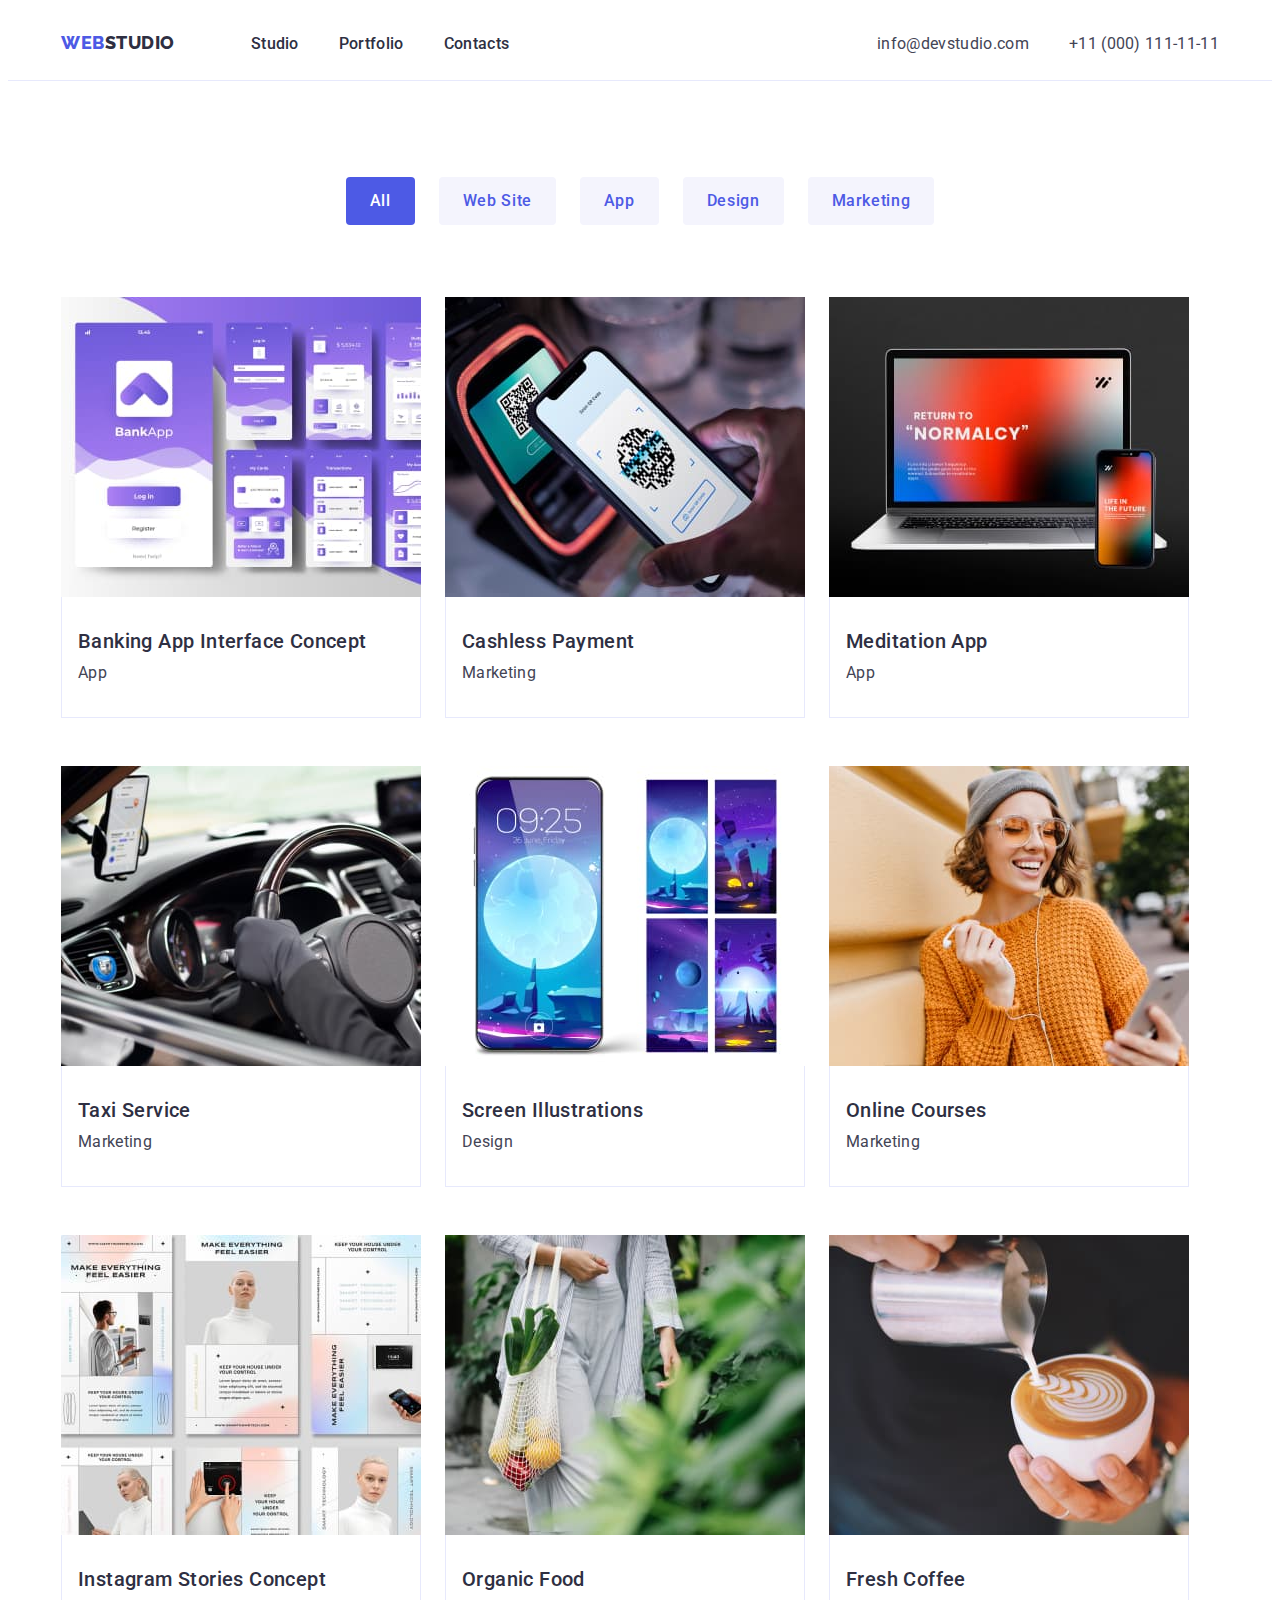
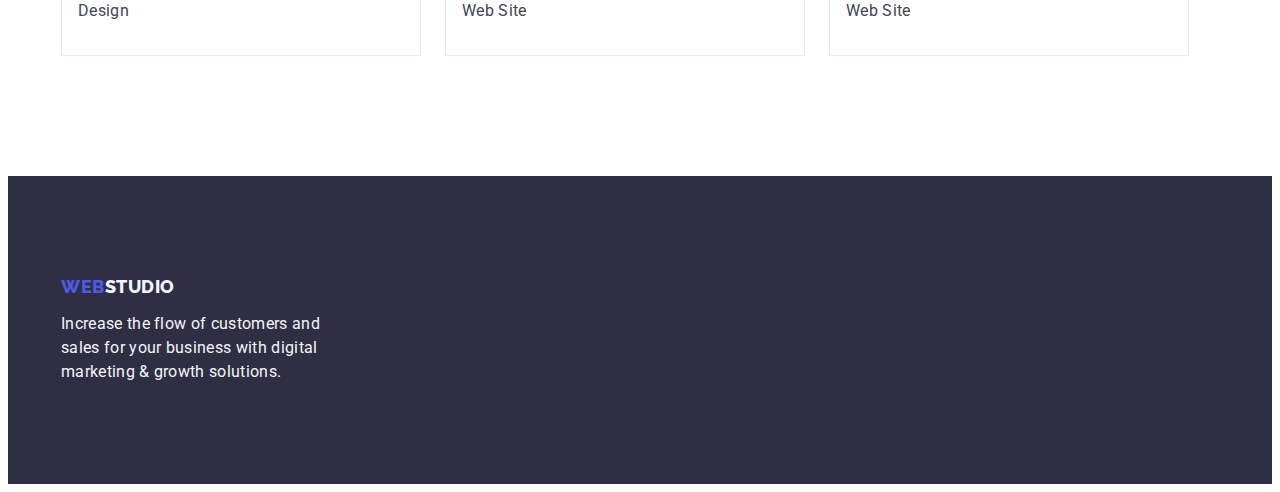
==== portfolio.html @ 88c26387 "Initial commit" ====
<!DOCTYPE html>
<html lang="en">
  <head>
    <meta charset="UTF-8" />
    <meta http-equiv="X-UA-Compatible" content="IE=edge" />
    <meta name="viewport" content="width=device-width, initial-scale=1.0" />
    <title>Web Studio</title>
    <link rel="preconnect" href="https://fonts.googleapis.com" />
    <link rel="preconnect" href="https://fonts.gstatic.com" crossorigin />
    <link
      href="https://fonts.googleapis.com/css2?family=Raleway:wght@800&family=Roboto:wght@400;500;700&display=swap"
      rel="stylesheet"
    />
    <link
      rel="stylesheet"
      href="https://cdnjs.cloudflare.com/ajax/libs/modern-normalize/1.1.0/modern-normalize.min.css"
      integrity="sha512-wpPYUAdjBVSE4KJnH1VR1HeZfpl1ub8YT/NKx4PuQ5NmX2tKuGu6U/JRp5y+Y8XG2tV+wKQpNHVUX03MfMFn9Q=="
      crossorigin="anonymous"
      referrerpolicy="no-referrer"
    />
    <link rel="stylesheet" href="./css/styles.css" />
  </head>
  <body>
    <!--Site header-->
    <header class="header">
      <div class="container main-cont">
        <nav class="header-navigation">
          <a href="./index.html" class="header-logo link">
            Web<span class="nav-logo">Studio</span>
          </a>
          <ul class="header-list list">
            <li class="header-item">
              <a href="./index.html" class="header-link link">Studio</a>
            </li>
            <li class="header-item">
              <a href="./portfolio.html" class="header-link link">Portfolio</a>
            </li>
            <li class="header-item">
              <a href="" class="header-link link">Contacts</a>
            </li>
          </ul>
        </nav>
        <address class="header-contacts">
          <ul class="site-nav list">
            <li class="header-item">
              <a href="mailto:info@devstudio.com" class="contacts link"
                >info@devstudio.com</a
              >
            </li>
            <li class="header-item">
              <a href="tel:+11(000)1111111" class="contacts link"
                >+11 (000) 111-11-11</a
              >
            </li>
          </ul>
        </address>
      </div>
    </header>

    <main>
      <!-- Filter -->
      <section class="filter-section">
        <div class="container">
          <h1 class="visually-hidden">Filter</h1>
          <ul class="filter-list list">
            <li class="filter-item">
              <button class="portfolio-btn primary-btn" type="button">
                All
              </button>
            </li>
            <li class="filter-item">
              <button class="filter-btn primary-btn" type="button">
                Web Site
              </button>
            </li>
            <li class="filter-item">
              <button class="filter-btn primary-btn" type="button">App</button>
            </li>
            <li class="filter-item">
              <button class="filter-btn primary-btn" type="button">
                Design
              </button>
            </li>
            <li class="filter-item">
              <button class="filter-btn primary-btn" type="button">
                Marketing
              </button>
            </li>
          </ul>

          <ul class="portfolio-list list">
            <li class="portfolio-item list">
              <a href="" class="link">
                <img
                  src="./images/filter-1.jpg"
                  alt="Banking App Interface Concept"
                  width="360"
                  height="300"
                  class="img"
                />
                <div class="card-text border">
                  <h2 class="portfolio-title">Banking App Interface Concept</h2>
                  <p class="portfolio-text">App</p>
                </div>
              </a>
            </li>
            <li class="portfolio-item list">
              <a href="" class="link">
                <img
                  src="./images/filter-2.jpg"
                  alt="Cashless Payment"
                  width="360"
                  height="300"
                  class="img"
                />
                <div class="card-text border">
                  <h2 class="portfolio-title">Cashless Payment</h2>
                  <p class="portfolio-text">Marketing</p>
                </div>
              </a>
            </li>
            <li class="portfolio-item list">
              <a href="" class="link">
                <img
                  src="./images/filter-3.jpg"
                  alt="Meditation App"
                  width="360"
                  height="300"
                  class="img"
                />
                <div class="card-text border">
                  <h2 class="portfolio-title">Meditation App</h2>
                  <p class="portfolio-text">App</p>
                </div>
              </a>
            </li>
            <li class="portfolio-item list">
              <a href="" class="link">
                <img
                  src="./images/filter-4.jpg"
                  alt="Taxi Service"
                  width="360"
                  height="300"
                  class="img"
                />
                <div class="card-text border">
                  <h2 class="portfolio-title">Taxi Service</h2>
                  <p class="portfolio-text">Marketing</p>
                </div>
              </a>
            </li>
            <li class="portfolio-item list">
              <a href="" class="link">
                <img
                  src="./images/filter-5.jpg"
                  alt="Screen Illustrations"
                  width="360"
                  height="300"
                  class="img"
                />
                <div class="card-text border">
                  <h2 class="portfolio-title">Screen Illustrations</h2>
                  <p class="portfolio-text">Design</p>
                </div>
              </a>
            </li>
            <li class="portfolio-item list">
              <a href="" class="link">
                <img
                  src="./images/filter-6.jpg"
                  alt="Online Courses"
                  width="360"
                  height="300"
                  class="img"
                />
                <div class="card-text border">
                  <h2 class="portfolio-title">Online Courses</h2>
                  <p class="portfolio-text">Marketing</p>
                </div>
              </a>
            </li>
            <li class="portfolio-item list">
              <a href="" class="link">
                <img
                  src="./images/filter-7.jpg"
                  alt="Instagram Stories Concept"
                  width="360"
                  height="300"
                  class="img"
                />
                <div class="card-text border">
                  <h2 class="portfolio-title">Instagram Stories Concept</h2>
                  <p class="portfolio-text">Design</p>
                </div>
              </a>
            </li>
            <li class="portfolio-item list">
              <a href="" class="link">
                <img
                  src="./images/filter-8.jpg"
                  alt="Organic Food"
                  width="360"
                  height="300"
                  class="img"
                />
                <div class="card-text border">
                  <h2 class="portfolio-title">Organic Food</h2>
                  <p class="portfolio-text">Web Site</p>
                </div>
              </a>
            </li>
            <li class="portfolio-item list">
              <a href="" class="link">
                <img
                  src="./images/filter-9.jpg"
                  alt="Fresh Coffee"
                  width="360"
                  height="300"
                  class="img"
                />
                <div class="card-text border">
                  <h2 class="portfolio-title">Fresh Coffee</h2>
                  <p class="portfolio-text">Web Site</p>
                </div>
              </a>
            </li>
          </ul>
        </div>
      </section>
    </main>

    <!--Footer-->
    <footer class="footer">
      <div class="container">
        <a href="./index.html" class="footer-logo link">
          Web<span class="footer-link">Studio</span>
        </a>
        <p class="footer-text">
          Increase the flow of customers and sales for your business with
          digital marketing & growth solutions.
        </p>
      </div>
    </footer>
  </body>
</html>
---- css/styles.css ----
:root {
  --main-page-color: #434455;
  --defoult-text-color: #2e2f42;
  --main-white-color: #ffffff;
  --main-cloud-color: #f4f4fd;
  --main-iris-color: #4d5ae5;
  --main-ocean-color: #404bbf;
}

body {
  background-color: var(--main-white-color);
  font-family: "Roboto", sans-serif;
  color: var(--main-page-color);
}

.visually-hidden {
  position: absolute;
  width: 1px;
  height: 1px;
  margin: -1px;
  border: 0;
  padding: 0;

  white-space: nowrap;
  clip-path: inset(100%);
  clip: rect(0 0 0 0);
  overflow: hidden;
}

.container {
  margin-left: auto;
  margin-right: auto;
  width: 1158px;
  padding-left: 15px;
  padding-right: 15px;
  /* outline: 2px solid tomato; */
}

.list,
.link {
  padding: 0px;
  margin: 0px;

  list-style: none;
  text-decoration: none;
}

h1,
h2,
h3,
h4,
h5,
h6,
p {
  margin: 0;
}

/* Header */

.header {
  border-bottom: 1px solid #e7e9fc;
}

.main-cont {
  display: flex;
  align-items: center;
}

.header-navigation {
  display: flex;
  margin-right: auto;
}

.header-logo {
  display: block;
  padding-top: 24px;
  padding-bottom: 24px;
  margin-right: 76px;

  font-family: "Raleway", sans-serif;
  font-weight: 800;
  font-size: 18px;
  line-height: 1.17;
  letter-spacing: 0.03em;
  color: var(--main-iris-color);
  text-transform: uppercase;
}
.nav-logo {
  font-family: "Raleway", sans-serif;
  font-weight: 800;
  font-size: 18px;
  line-height: 1.17;
  letter-spacing: 0.03em;
  color: var(--defoult-text-color);
  text-transform: uppercase;
}

.header-list {
  display: flex;
}

.header-list .header-item + .header-item {
  margin-left: 40px;
}

.header-link {
  display: block;
  padding-top: 24px;
  padding-bottom: 24px;

  font-weight: 500;
  font-size: 16px;
  line-height: 1.5;
  letter-spacing: 0.02em;
  color: var(--defoult-text-color);
}

.header-link:hover,
.header-link:focus {
  color: var(--main-ocean-color);
}

.header-contacts {
  font-style: normal;
}

.site-nav {
  display: flex;
}

.site-nav .header-item + .header-item {
  margin-left: 40px;
}

.contacts {
  display: block;
  padding-top: 24px;
  padding-bottom: 24px;

  font-size: 16px;
  line-height: 1.5;
  letter-spacing: 0.02em;
  color: var(--main-page-color);
}

.contacts:hover,
.contacts:focus {
  color: var(--main-ocean-color);
}

/* Hero */

.hero {
  text-align: center;
  padding: 188px 0;

  background-color: var(--defoult-text-color);
}

.hero-title {
  margin-bottom: 48px;
  margin-left: 316px;
  width: 496px;

  font-size: 56px;
  line-height: 1.07;
  letter-spacing: 0.02em;
  color: var(--main-white-color);
}

.hero-btn {
  padding: 16px 32px;

  min-width: 169px;
  color: var(--main-white-color);
  background-color: var(--main-iris-color);
}

.hero-btn:hover,
.hero-btn:focus {
  background-color: var(--main-ocean-color);
}

/* Short Description */

.section {
  padding-top: 120px;
}

.section-title {
  margin-bottom: 72px;
  font-size: 36px;

  line-height: 1.11;
  text-align: center;
  letter-spacing: 0.02em;
  text-transform: capitalize;
  color: var(--defoult-text-color);
}

.section-list {
  display: flex;
  flex-wrap: wrap;
}

.list-item {
  margin-right: 24px;

  width: 264px;
}

.list-item:nth-child(4) {
  margin-right: 0px;
}

.list-title {
  margin-bottom: 8px;

  font-weight: 500;
  font-size: 20px;
  line-height: 1.2;
  letter-spacing: 0.02em;
  color: var(--defoult-text-color);
}

.list-text {
  margin-bottom: 0px;

  font-size: 16px;
  line-height: 1.5;
  letter-spacing: 0.02em;
}

/* What are we doing? */

.section.third {
  padding-bottom: 120px;
}

.third-list {
  display: flex;
  flex-wrap: wrap;
}

.third-item {
  display: block;
  margin-right: 24px;
}

.third-item:nth-child(3) {
  margin-right: 0px;
}

.img {
  display: block;
}

/* Out team */

.section-team {
  padding: 120px 0;

  background-color: var(--main-cloud-color);
}

.team-title {
  margin-bottom: 72px;

  font-size: 36px;
  line-height: 1.11;
  text-align: center;
  letter-spacing: 0.02em;
  text-transform: capitalize;
  color: var(--defoult-text-color);
}

.team-list {
  display: flex;
}

.team-item {
  width: 264px;
  margin-right: 24px;

  background-color: var(--main-white-color);
  box-shadow: 0px 1px 6px rgba(46, 47, 66, 0.08),
    0px 1px 1px rgba(46, 47, 66, 0.16), 0px 2px 1px rgba(46, 47, 66, 0.08);
  border-radius: 0px 0px 4px 4px;
}

.team-item:nth-child(4) {
  margin-right: 0px;
}

.card-text {
  padding: 32px 16px;
}

.list-title.team {
  text-align: center;
}

.list-text.team {
  text-align: center;
}

/* Footer */

.footer {
  padding: 100px 0;

  background-color: var(--defoult-text-color);
}

.footer-logo {
  display: block;
  margin-bottom: 15px;

  font-family: "Raleway", sans-serif;
  font-weight: 800;
  font-size: 18px;
  line-height: 1.17;
  letter-spacing: 0.03em;
  color: var(--main-iris-color);
  text-transform: uppercase;
}

.footer-link {
  font-family: "Raleway", sans-serif;
  font-weight: 800;
  font-size: 18px;
  line-height: 1.17;
  letter-spacing: 0.03em;
  color: var(--main-cloud-color);
  text-transform: uppercase;
}

.footer-text {
  width: 264px;
  font-size: 16px;

  line-height: 1.5;
  letter-spacing: 0.02em;
  color: var(--main-cloud-color);
}

/* Button */

.primary-btn {
  display: inline-block;
  border-radius: 4px;

  font-family: "Roboto", sans-serif;
  font-weight: 500;
  font-size: 16px;
  line-height: 1.5;
  cursor: pointer;
  letter-spacing: 0.04em;
  text-align: center;
  border: none;
}

/* Portfolio */

.filter-section {
  padding-top: 96px;
  padding-bottom: 120px;
}

.filter-list {
  display: flex;
  flex-wrap: wrap;
  justify-content: center;
  margin-bottom: 72px;
}

.filter-list .filter-item + .filter-item {
  margin-left: 24px;
}

.portfolio-btn {
  padding: 12px 24px;
  min-width: 69px;

  color: var(--main-white-color);
  background-color: var(--main-iris-color);
}

.portfolio-btn:is(:hover, :focus) {
  color: var(--main-white-color);
  background-color: var(--main-ocean-color);
}

.filter-btn {
  padding: 12px 24px;
  min-width: 69px;

  color: #4d5ae5;
  background: #f4f4fd;
}

.filter-btn:is(:hover, :focus) {
  color: var(--main-white-color);
  background-color: var(--main-ocean-color);
}

.portfolio-list {
  display: flex;
  flex-wrap: wrap;
}

.portfolio-item {
  width: 360px;
  margin-right: 24px;
  margin-bottom: 48px;
}

.portfolio-item:nth-child(3n) {
  margin-right: 0px;
}

.portfolio-item:nth-last-child(-n + 3) {
  margin-bottom: 0px;
}

.portfolio-title {
  padding-bottom: 8px;

  font-weight: 500;
  font-size: 20px;
  line-height: 1.2;
  letter-spacing: 0.02em;
  color: var(--defoult-text-color);
}

.portfolio-text {
  font-size: 16px;
  line-height: 1.5;
  letter-spacing: 0.02em;
  color: var(--main-page-color);
}

.border {
  border: 1px solid #e7e9fc;
  border-top: none;
}
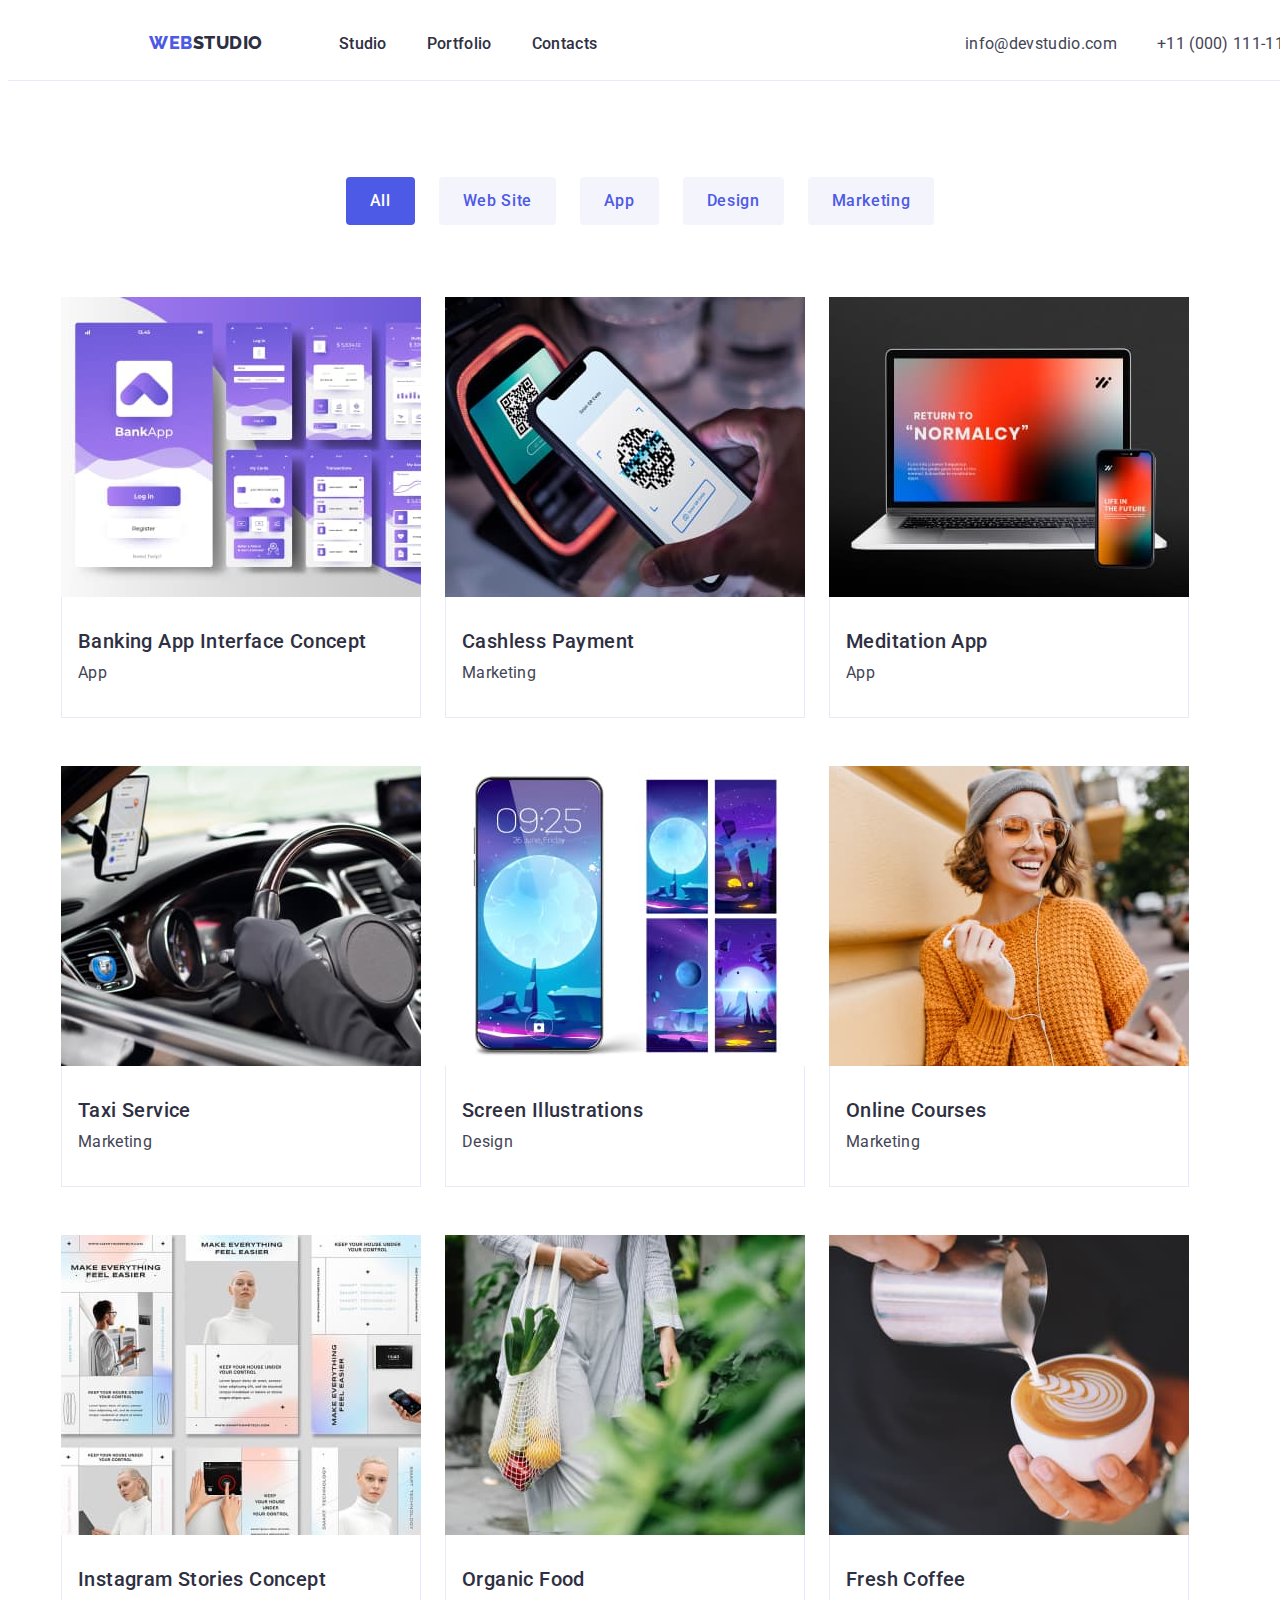
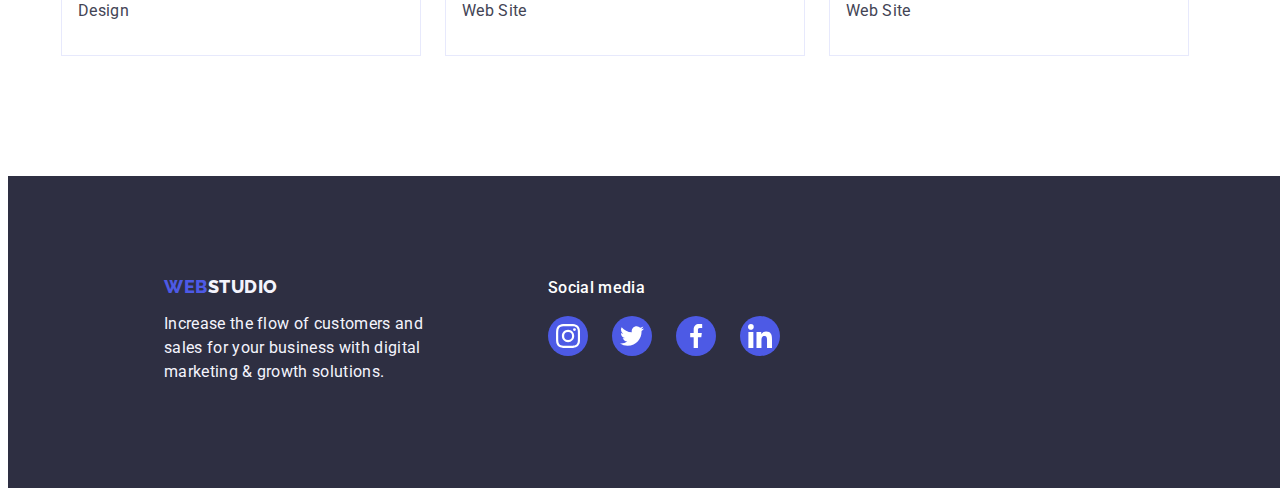
==== commit ab528cf4: "Модуль 4" ====
--- a/portfolio.html
+++ b/portfolio.html
@@ -231,14 +231,50 @@
 
     <!--Footer-->
     <footer class="footer">
-      <div class="container">
-        <a href="./index.html" class="footer-logo link">
-          Web<span class="footer-link">Studio</span>
-        </a>
-        <p class="footer-text">
-          Increase the flow of customers and sales for your business with
-          digital marketing & growth solutions.
-        </p>
+      <div class="container footer">
+        <div class="footer-content">
+          <a href="./index.html" class="footer-logo link">
+            Web<span class="footer-link-logo">Studio</span>
+          </a>
+          <p class="footer-text">
+            Increase the flow of customers and sales for your business with
+            digital marketing & growth solutions.
+          </p>
+        </div>
+
+        <div class="footer-soc">
+          <h2 class="footer-title">Social media</h2>
+          <ul class="footer-list list">
+            <li class="footer-item">
+              <a href="" class="footer-link link">
+                <svg class="footer-icon" width="24" height="24">
+                  <use href="./images/footer-icon.svg#icon-instagram"></use>
+                </svg>
+              </a>
+            </li>
+            <li class="footer-item">
+              <a href="" class="footer-link link">
+                <svg class="footer-icon" width="24" height="24">
+                  <use href="./images/footer-icon.svg#icon-twitter"></use>
+                </svg>
+              </a>
+            </li>
+            <li class="footer-item">
+              <a href="" class="footer-link link">
+                <svg class="footer-icon" width="24" height="24">
+                  <use href="./images/footer-icon.svg#icon-facebook"></use>
+                </svg>
+              </a>
+            </li>
+            <li class="footer-item">
+              <a href="" class="footer-link link">
+                <svg class="footer-icon" width="24" height="24">
+                  <use href="./images/footer-icon.svg#icon-linkedin"></use>
+                </svg>
+              </a>
+            </li>
+          </ul>
+        </div>
       </div>
     </footer>
   </body>
--- a/css/styles.css
+++ b/css/styles.css
@@ -28,8 +28,7 @@
 }
 
 .container {
-  margin-left: auto;
-  margin-right: auto;
+  margin: 0 auto;
   width: 1158px;
   padding-left: 15px;
   padding-right: 15px;
@@ -58,6 +57,8 @@
 /* Header */
 
 .header {
+  width: 1440px;
+  margin: 0 auto;
   border-bottom: 1px solid #e7e9fc;
 }
 
@@ -151,20 +152,33 @@
 /* Hero */
 
 .hero {
+  padding: 188px 0;
+  margin: 0 auto;
+  width: 1440px;
+  height: 600px;
+
   text-align: center;
-  padding: 188px 0;
-
   background-color: var(--defoult-text-color);
+  background-image: linear-gradient(
+      rgba(46, 47, 66, 0.7),
+      rgba(46, 47, 66, 0.7)
+    ),
+    url(../images/hero-bg.jpg);
+  background-repeat: no-repeat;
+  background-position: center;
+  background-size: cover;
 }
 
 .hero-title {
   margin-bottom: 48px;
-  margin-left: 316px;
+  margin-left: auto;
+  margin-right: auto;
   width: 496px;
 
   font-size: 56px;
   line-height: 1.07;
   letter-spacing: 0.02em;
+  text-align: center;
   color: var(--main-white-color);
 }
 
@@ -200,13 +214,23 @@
 
 .section-list {
   display: flex;
-  flex-wrap: wrap;
+  justify-content: center;
+  gap: 24px;
 }
 
 .list-item {
-  margin-right: 24px;
-
   width: 264px;
+}
+
+.description-list-icon {
+  display: flex;
+  align-items: center;
+  justify-content: center;
+  margin-bottom: 8px;
+  padding: 24px 0;
+
+  background: #f4f4fd;
+  border-radius: 4px;
 }
 
 .list-item:nth-child(4) {
@@ -258,6 +282,8 @@
 /* Out team */
 
 .section-team {
+  margin: 0 auto;
+  width: 1440px;
   padding: 120px 0;
 
   background-color: var(--main-cloud-color);
@@ -301,15 +327,100 @@
 }
 
 .list-text.team {
+  margin-bottom: 8px;
   text-align: center;
 }
 
+.soc-list {
+  display: flex;
+  justify-content: center;
+  gap: 24px;
+}
+
+.soc-item {
+  width: 40px;
+  height: 40px;
+}
+
+.soc-link {
+  width: 100%;
+  height: 100%;
+  border-radius: 50%;
+  background-color: var(--main-iris-color);
+  display: flex;
+  align-items: center;
+  justify-content: center;
+}
+
+.soc-icon {
+  fill: var(--main-white-color);
+}
+
+.soc-link:is(:hover, :focus) {
+  background-color: var(--main-ocean-color);
+}
+
+/* Customer */
+
+.section.customer {
+  padding-bottom: 120px;
+}
+
+.customer-list {
+  display: flex;
+  justify-content: center;
+  gap: 24px;
+}
+
+.customer-item {
+  width: 168px;
+  height: 88px;
+}
+
+.customer-link {
+  padding: 16px 32px;
+  width: 100%;
+  height: 100%;
+  border: 1px solid #8e8f99;
+  border-radius: 4px;
+  background-color: var(--main-white-color);
+  display: flex;
+  align-items: center;
+  justify-content: center;
+}
+
+.customer-icon {
+  fill: #8e8f99;
+}
+
+.customer-icon:is(:hover, :focus) {
+  fill: var(--main-ocean-color);
+}
+
+.customer-link:is(:hover, :focus) {
+  border: 1px solid var(--main-ocean-color);
+}
+
 /* Footer */
 
 .footer {
-  padding: 100px 0;
-
+  margin: 0 auto;
+
+  width: 1440px;
+  height: 312px;
   background-color: var(--defoult-text-color);
+}
+
+.container.footer {
+  display: flex;
+  margin-right: auto;
+}
+
+.footer-content {
+  padding-top: 100px;
+  margin-top: 0px;
+  margin-left: 141px;
+  margin-right: 120px;
 }
 
 .footer-logo {
@@ -325,7 +436,7 @@
   text-transform: uppercase;
 }
 
-.footer-link {
+.footer-link-logo {
   font-family: "Raleway", sans-serif;
   font-weight: 800;
   font-size: 18px;
@@ -342,6 +453,50 @@
   line-height: 1.5;
   letter-spacing: 0.02em;
   color: var(--main-cloud-color);
+}
+
+.footer-soc {
+  padding-top: 100px;
+}
+
+.footer-title {
+  margin-bottom: 16px;
+
+  font-family: "Roboto", sans-serif;
+  font-weight: 500;
+  font-size: 16px;
+  line-height: 1.5;
+  letter-spacing: 0.02em;
+  color: var(--main-white-color);
+}
+
+.footer-list {
+  display: flex;
+  justify-content: center;
+  gap: 24px;
+}
+
+.footer-item {
+  width: 40px;
+  height: 40px;
+}
+
+.footer-link {
+  width: 100%;
+  height: 100%;
+  border-radius: 50%;
+  background-color: var(--main-iris-color);
+  display: flex;
+  align-items: center;
+  justify-content: center;
+}
+
+.footer-icon {
+  fill: var(--main-white-color);
+}
+
+.footer-link:is(:hover, :focus) {
+  background-color: #31d0aa;
 }
 
 /* Button */
@@ -373,7 +528,10 @@
   justify-content: center;
   margin-bottom: 72px;
 }
-
+.filter-item:is(:hover, :focus) {
+  box-shadow: 0px 1px 6px rgba(46, 47, 66, 0.08),
+    0px 1px 1px rgba(46, 47, 66, 0.16), 0px 2px 1px rgba(46, 47, 66, 0.08);
+}
 .filter-list .filter-item + .filter-item {
   margin-left: 24px;
 }
@@ -414,6 +572,10 @@
   margin-right: 24px;
   margin-bottom: 48px;
 }
+.portfolio-item:is(:hover, :focus) {
+  box-shadow: 0px 1px 6px rgba(46, 47, 66, 0.08),
+    0px 1px 1px rgba(46, 47, 66, 0.16), 0px 2px 1px rgba(46, 47, 66, 0.08);
+}
 
 .portfolio-item:nth-child(3n) {
   margin-right: 0px;
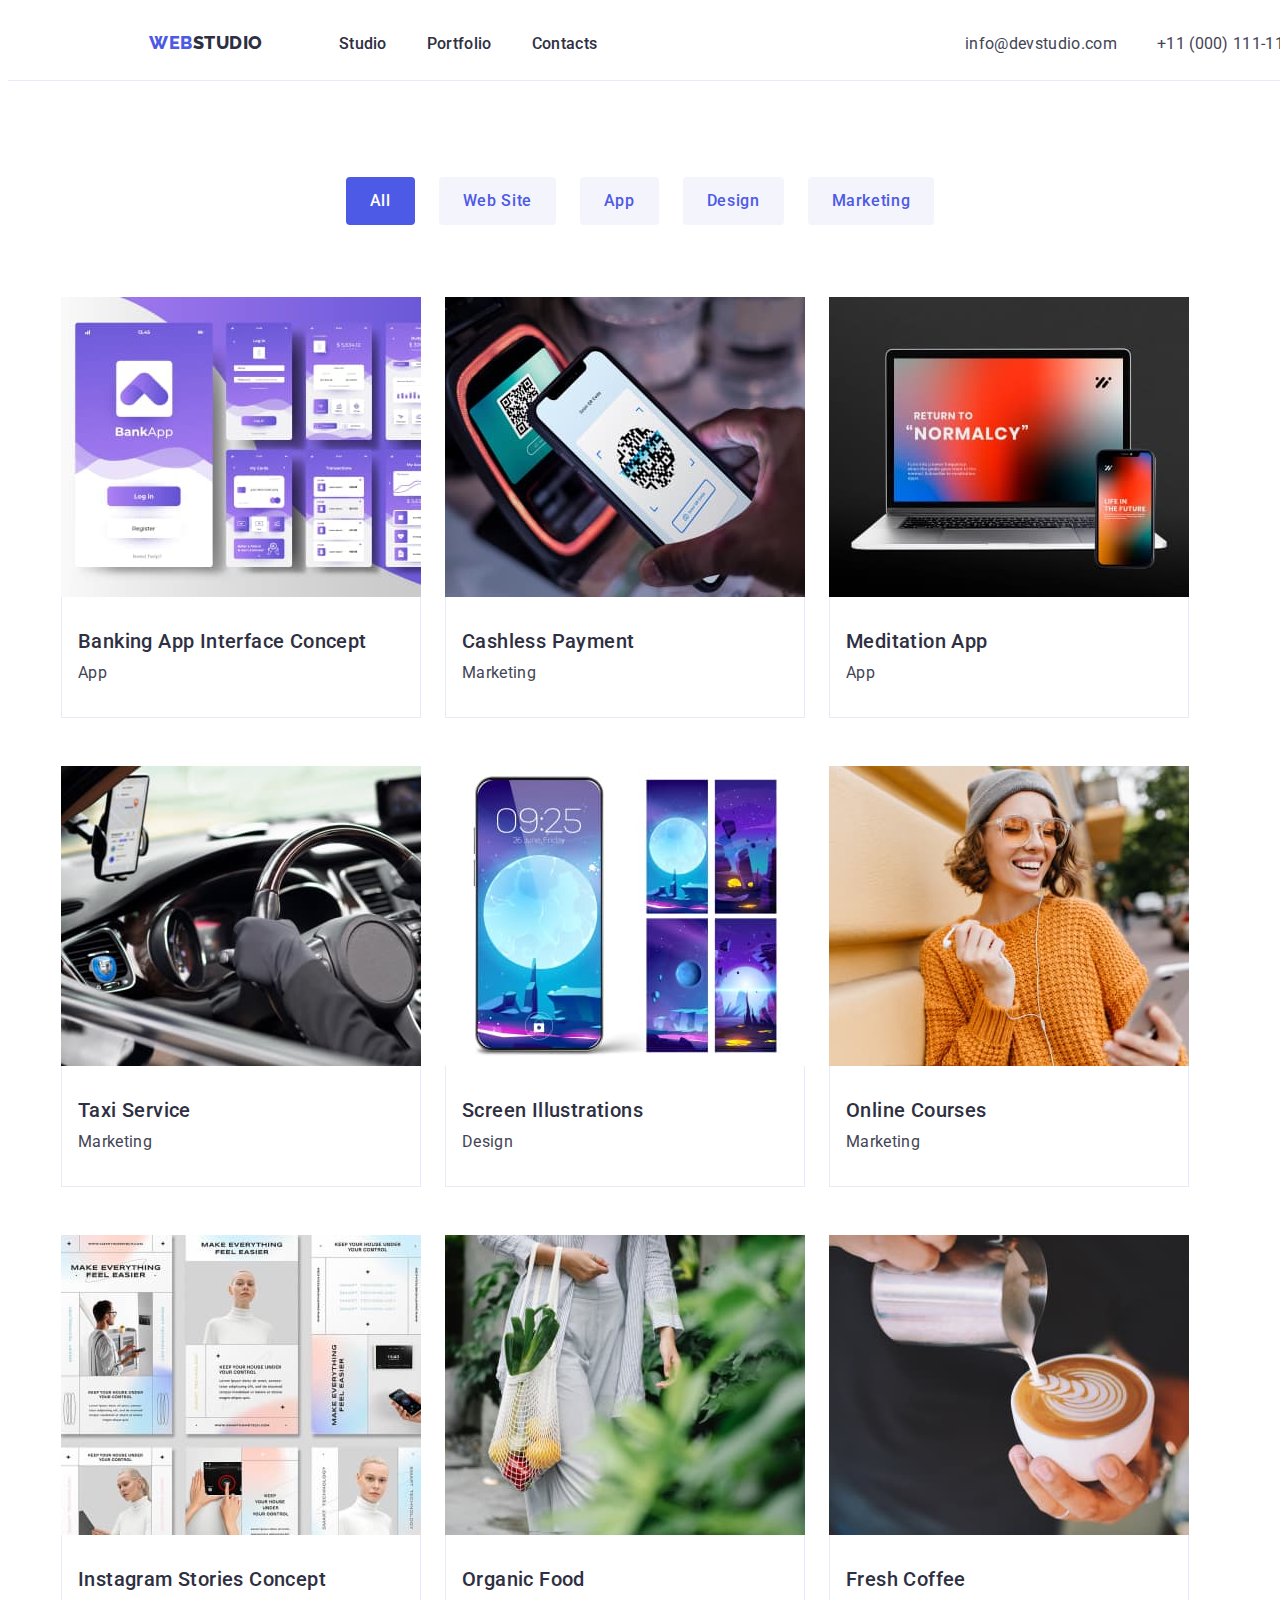
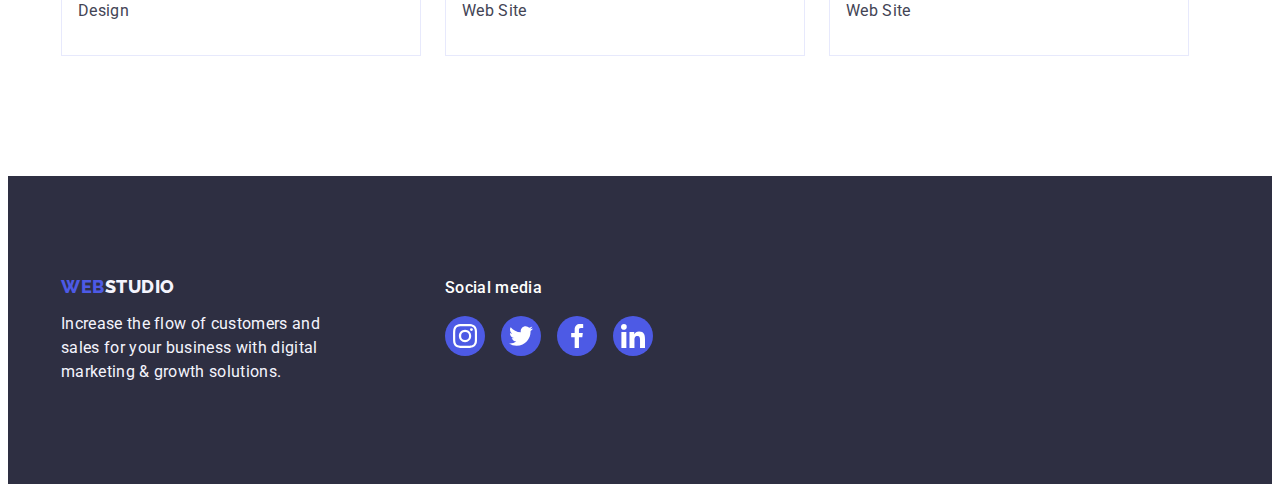
==== commit ac6737da: "Тени" ====
--- a/portfolio.html
+++ b/portfolio.html
@@ -90,7 +90,7 @@
 
           <ul class="portfolio-list list">
             <li class="portfolio-item list">
-              <a href="" class="link">
+              <a href="" class="portfolio-link link">
                 <img
                   src="./images/filter-1.jpg"
                   alt="Banking App Interface Concept"
@@ -105,7 +105,7 @@
               </a>
             </li>
             <li class="portfolio-item list">
-              <a href="" class="link">
+              <a href="" class="portfolio-link link">
                 <img
                   src="./images/filter-2.jpg"
                   alt="Cashless Payment"
@@ -120,7 +120,7 @@
               </a>
             </li>
             <li class="portfolio-item list">
-              <a href="" class="link">
+              <a href="" class="portfolio-link link">
                 <img
                   src="./images/filter-3.jpg"
                   alt="Meditation App"
@@ -135,7 +135,7 @@
               </a>
             </li>
             <li class="portfolio-item list">
-              <a href="" class="link">
+              <a href="" class="portfolio-link link">
                 <img
                   src="./images/filter-4.jpg"
                   alt="Taxi Service"
@@ -150,7 +150,7 @@
               </a>
             </li>
             <li class="portfolio-item list">
-              <a href="" class="link">
+              <a href="" class="portfolio-link link">
                 <img
                   src="./images/filter-5.jpg"
                   alt="Screen Illustrations"
@@ -165,7 +165,7 @@
               </a>
             </li>
             <li class="portfolio-item list">
-              <a href="" class="link">
+              <a href="" class="portfolio-link link">
                 <img
                   src="./images/filter-6.jpg"
                   alt="Online Courses"
@@ -180,7 +180,7 @@
               </a>
             </li>
             <li class="portfolio-item list">
-              <a href="" class="link">
+              <a href="" class="portfolio-link link">
                 <img
                   src="./images/filter-7.jpg"
                   alt="Instagram Stories Concept"
@@ -195,7 +195,7 @@
               </a>
             </li>
             <li class="portfolio-item list">
-              <a href="" class="link">
+              <a href="" class="portfolio-link link">
                 <img
                   src="./images/filter-8.jpg"
                   alt="Organic Food"
@@ -210,7 +210,7 @@
               </a>
             </li>
             <li class="portfolio-item list">
-              <a href="" class="link">
+              <a href="" class="portfolio-link link">
                 <img
                   src="./images/filter-9.jpg"
                   alt="Fresh Coffee"
@@ -231,7 +231,7 @@
 
     <!--Footer-->
     <footer class="footer">
-      <div class="container footer">
+      <div class="container">
         <div class="footer-content">
           <a href="./index.html" class="footer-logo link">
             Web<span class="footer-link-logo">Studio</span>
@@ -243,7 +243,7 @@
         </div>
 
         <div class="footer-soc">
-          <h2 class="footer-title">Social media</h2>
+          <p class="footer-title">Social media</p>
           <ul class="footer-list list">
             <li class="footer-item">
               <a href="" class="footer-link link">
--- a/css/styles.css
+++ b/css/styles.css
@@ -154,8 +154,7 @@
 .hero {
   padding: 188px 0;
   margin: 0 auto;
-  width: 1440px;
-  height: 600px;
+  max-width: 1440px;
 
   text-align: center;
   background-color: var(--defoult-text-color);
@@ -227,7 +226,7 @@
   align-items: center;
   justify-content: center;
   margin-bottom: 8px;
-  padding: 24px 0;
+  height: 112px;
 
   background: #f4f4fd;
   border-radius: 4px;
@@ -378,48 +377,36 @@
 }
 
 .customer-link {
-  padding: 16px 32px;
   width: 100%;
   height: 100%;
-  border: 1px solid #8e8f99;
+  color: #8e8f99;
+  border: 1px solid currentColor;
   border-radius: 4px;
-  background-color: var(--main-white-color);
   display: flex;
   align-items: center;
   justify-content: center;
 }
 
 .customer-icon {
-  fill: #8e8f99;
-}
-
-.customer-icon:is(:hover, :focus) {
-  fill: var(--main-ocean-color);
+  fill: currentColor;
 }
 
 .customer-link:is(:hover, :focus) {
-  border: 1px solid var(--main-ocean-color);
+  color: var(--main-ocean-color);
 }
 
 /* Footer */
 
 .footer {
-  margin: 0 auto;
-
-  width: 1440px;
-  height: 312px;
+  padding: 100px 0;
   background-color: var(--defoult-text-color);
 }
 
-.container.footer {
-  display: flex;
-  margin-right: auto;
+.footer .container {
+  display: flex;
 }
 
 .footer-content {
-  padding-top: 100px;
-  margin-top: 0px;
-  margin-left: 141px;
   margin-right: 120px;
 }
 
@@ -455,10 +442,6 @@
   color: var(--main-cloud-color);
 }
 
-.footer-soc {
-  padding-top: 100px;
-}
-
 .footer-title {
   margin-bottom: 16px;
 
@@ -473,7 +456,7 @@
 .footer-list {
   display: flex;
   justify-content: center;
-  gap: 24px;
+  gap: 16px;
 }
 
 .footer-item {
@@ -528,10 +511,12 @@
   justify-content: center;
   margin-bottom: 72px;
 }
+
 .filter-item:is(:hover, :focus) {
-  box-shadow: 0px 1px 6px rgba(46, 47, 66, 0.08),
-    0px 1px 1px rgba(46, 47, 66, 0.16), 0px 2px 1px rgba(46, 47, 66, 0.08);
-}
+  box-shadow: 0px 3px 1px rgba(0, 0, 0, 0.1), 0px 2px 1px rgba(0, 0, 0, 0.08),
+    0px 2px 2px rgba(0, 0, 0, 0.12);
+}
+
 .filter-list .filter-item + .filter-item {
   margin-left: 24px;
 }
@@ -572,17 +557,22 @@
   margin-right: 24px;
   margin-bottom: 48px;
 }
-.portfolio-item:is(:hover, :focus) {
+
+.portfolio-item:nth-child(3n) {
+  margin-right: 0px;
+}
+
+.portfolio-item:nth-last-child(-n + 3) {
+  margin-bottom: 0px;
+}
+
+.portfolio-link {
+  display: block;
+}
+
+.portfolio-link:is(:hover, :focus) {
   box-shadow: 0px 1px 6px rgba(46, 47, 66, 0.08),
     0px 1px 1px rgba(46, 47, 66, 0.16), 0px 2px 1px rgba(46, 47, 66, 0.08);
-}
-
-.portfolio-item:nth-child(3n) {
-  margin-right: 0px;
-}
-
-.portfolio-item:nth-last-child(-n + 3) {
-  margin-bottom: 0px;
 }
 
 .portfolio-title {
